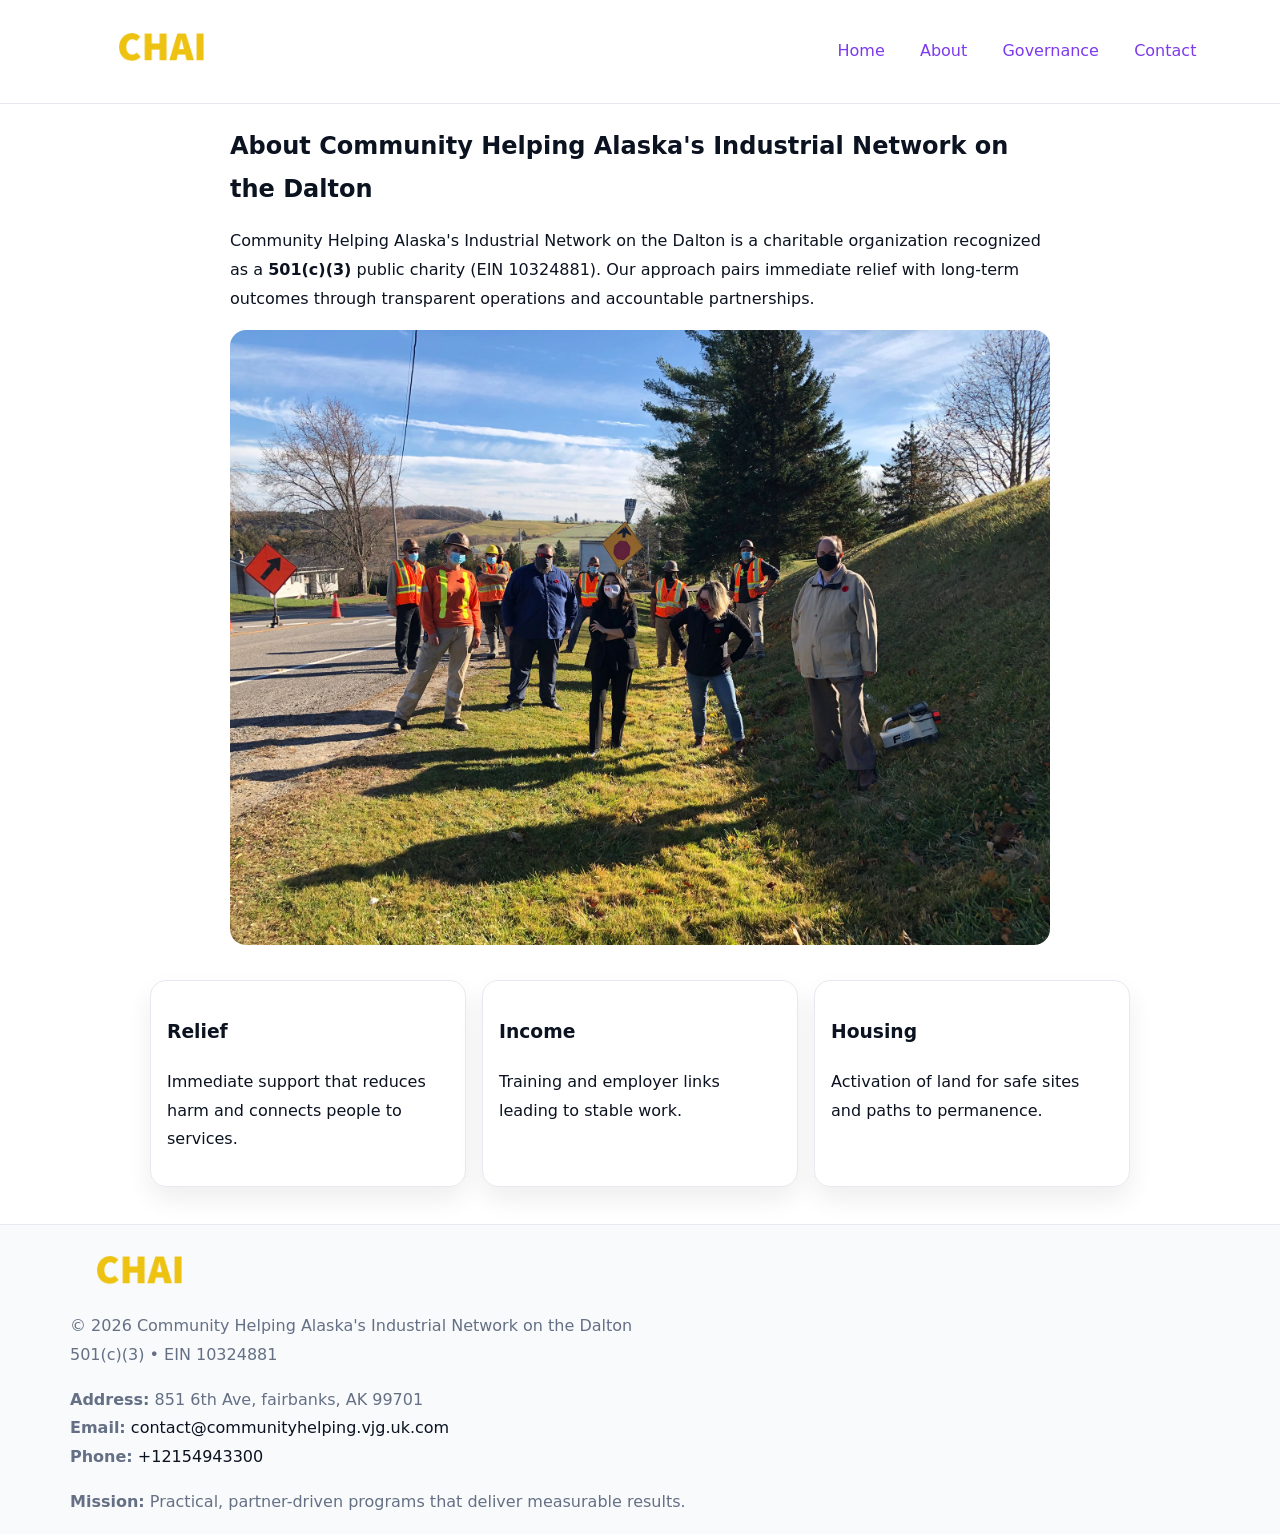
==== about.html @ 30fe5ac2 "Initial commit" ====
<!doctype html><html lang="en"><head>
<meta charset="utf-8"/><meta name="viewport" content="width=device-width,initial-scale=1"/>
<title>Community Helping Alaska's Industrial Network on the Dalton – Nonprofit • 2025</title>
<link rel="stylesheet" href="assets/styles.css"/><link rel="icon" href="images/logo.png"/>
<meta name="data-ein" content="10324881"/><meta name="data-name" content="Community Helping Alaska's Industrial Network on the Dalton"/>
  <meta name="description" content="Dedicated to community services, education, and direct relief, Community Helping Alaska's Industrial Network on the Dalton collaborates with neighbors and partners to deliver pract.">
</head><body>
<div style="position:absolute;left:-9999px;top:-9999px;opacity:0" data-uniq="{{UNIQUE_BLOB}}">
  <span>Dedicated to community services, education, and direct relief, Community Helping Alaska's Industrial Network on the Dalton collaborates with neighbors and partners to deliver practical help and long-term impact.</span><svg width="12" height="12" viewBox="0 0 12 12" xmlns="http://www.w3.org/2000/svg"><circle cx="6" cy="6" r="5" fill="#047857"/></svg><img src="images/community.jpg" width="1" height="1" alt="" loading="lazy"/>
</div>

<header><div class="c08e0cfde3b">
  <a href="index.html"><img src="images/logo.png" style="width:140px" alt=""></a>
  <nav><a href="index.html">Home</a><a class="active" href="about.html">About</a><a href="governance.html">Governance</a><a href="contact.html">Contact</a></nav>
</div></header>

<main class="cd3afc0f32f">
  <section class="section narrow">
    <h1>About Community Helping Alaska's Industrial Network on the Dalton</h1>
    <p>Community Helping Alaska's Industrial Network on the Dalton is a charitable organization recognized as a <strong>501(c)(3)</strong> public charity (EIN 10324881). Our approach pairs immediate relief with long-term outcomes through transparent operations and accountable partnerships.</p>
    <img src="images/about.jpg" alt="About our work" style="margin-top:1rem">
  </section>

  <section class="section c7f52faf585">
    <article class="c8d2e917617"><h3>Relief</h3><p>Immediate support that reduces harm and connects people to services.</p></article>
    <article class="c8d2e917617"><h3>Income</h3><p>Training and employer links leading to stable work.</p></article>
    <article class="c8d2e917617"><h3>Housing</h3><p>Activation of land for safe sites and paths to permanence.</p></article>
  </section>
</main>

<footer>
  <div class="footer">
    <div class="c02e449f781">
      <div class="fcol"><img src="images/logo.png" style="width:140px;margin-bottom:.4rem" alt=""><div class="small">© <span id="year"></span> Community Helping Alaska's Industrial Network on the Dalton</div><div class="small">501(c)(3) • EIN 10324881</div></div>
      <div class="fcol"><div class="small"><strong>Address:</strong> 851 6th Ave,
fairbanks, AK 99701</div><div class="small"><strong>Email:</strong> <a href="mailto:contact@communityhelping.vjg.uk.com">contact@communityhelping.vjg.uk.com</a></div><div class="small"><strong>Phone:</strong> <a href="tel:+12154943300">+12154943300</a></div></div>
      <div class="fcol"><div class="small"><strong>Mission:</strong> Practical, partner-driven programs that deliver measurable results.</div></div>
    </div>
  </div>
</footer>
<script>(()=>{const y=document.getElementById('year');if(y)y.textContent=new Date().getFullYear()})();</script>
</body></html>
---- assets/styles.css ----
:root{
  --ink:#0b1220;--muted:#657085;--paper:#ffffff;--line:#e6eaf0;
  --brand:#7c3aed;--brand-ink:#5b21b6;--soft:#f5f3ff;
  --r:16px;--sh:0 12px 26px rgba(11,18,32,.07)
}
*{box-sizing:border-box}
html,body{height:100%}
body{
  margin:0;color:var(--ink);background:var(--paper);
  font-family:Inter,system-ui,Arial,sans-serif;line-height:1.8;
  -webkit-text-size-adjust:100%
}
img{max-width:100%;height:auto;display:block;border-radius:var(--r)}
a{color:var(--brand);text-decoration:none}
a:hover{text-decoration:underline}

/* ---------- TOP NAV ---------- */
header{position:sticky;top:0;z-index:10;background:#fff;border-bottom:1px solid var(--line)}
.c08e0cfde3b{
  width:min(1140px,94%);margin:0 auto;padding:.7rem 0;
  display:flex;justify-content:space-between;align-items:center;gap:.6rem;
  flex-wrap:wrap; /* cho mobile */
}
.c08e0cfde3b a{margin-left:.5rem;padding:.55rem .85rem;border-radius:999px}
.c08e0cfde3b a:hover{background:var(--soft);text-decoration:none}

/* ---------- CONTAINER ---------- */
.cd3afc0f32f{width:min(980px,92%);margin:0 auto}

/* ---------- HERO (CENTERED) ---------- */
.c1693f9578d{background:linear-gradient(180deg,var(--soft),#fff 60%);border-bottom:1px solid var(--line)}
.c1693f9578d .cd3afc0f32f{
  text-align:center;padding:1.2rem 0;display:grid;gap:.9rem;justify-items:center
}
.c1693f9578d h1{font-size:clamp(1.6rem,4.5vw,2.6rem);margin:.25rem 0}
.c1693f9578d p.lead{color:var(--muted);max-width:48rem;margin:0 auto;padding:0 .4rem}
.c1693f9578d img{max-width:820px;box-shadow:var(--sh)}

/* ---------- SECTIONS ---------- */
.section{padding:1.1rem 0}
.narrow{max-width:820px;margin:0 auto}
.c7f52faf585{display:grid;grid-template-columns:1fr;gap:1rem}
.c8d2e917617{border:1px solid var(--line);border-radius:var(--r);background:#fff;padding:1rem;box-shadow:var(--sh)}
h1{margin:.2rem 0 .4rem}
h2{font-size:clamp(1.1rem,3.6vw,1.6rem);margin:.2rem 0 .35rem}

/* ---------- FEATURE ROWS ---------- */
.feature{
  display:grid;grid-template-columns:120px 1fr;gap:.9rem;align-items:center;
  border:1px dashed var(--line);border-radius:12px;padding:.9rem
}
.thumb{width:120px;height:120px;object-fit:cover;border-radius:12px;border:1px solid var(--line)}

/* ---------- TIMELINE ---------- */
.timeline{list-style:none;margin:.6rem 0 0;padding:0}
.timeline li{position:relative;padding-left:1.25rem;margin:.45rem 0}
.timeline li::before{
  content:"";position:absolute;left:.25rem;top:.58rem;width:.5rem;height:.5rem;border-radius:999px;background:var(--brand)
}

/* ---------- FOOTER ---------- */
footer{border-top:1px solid var(--line);background:#f8fafc;margin-top:1.2rem}
.footer{width:min(1140px,94%);margin:0 auto;padding:1.1rem 0;display:grid;gap:1rem}
.c02e449f781{display:grid;grid-template-columns:1fr;gap:1rem}
.fcol .small{color:var(--muted)}
.fcol a{color:var(--ink)} .fcol a:hover{color:var(--brand-ink)}

/* ---------- FORM (mobile-first) ---------- */
button,input,textarea,select{font:inherit}
.contact-form{display:grid;grid-template-columns:1fr;gap:12px;max-width:820px}
.contact-form .row-2{display:grid;grid-template-columns:1fr 1fr;gap:12px}
.contact-form input,.contact-form textarea{
  width:100%;padding:.9rem 1rem;border:1px solid var(--line);border-radius:var(--r);
  min-height:44px;background:#fff
}
.contact-form textarea{resize:vertical}
.contact-form button{
  width:auto;justify-self:start;padding:.95rem 1.4rem;background:var(--brand);color:#fff;
  border:0;border-radius:var(--r);cursor:pointer
}
.contact-form button:hover{background:var(--brand-ink)}

/* ---------- RESPONSIVE BREAKPOINTS ---------- */
/* >= 880px: lưới 3 cột, thumbnail lớn hơn */
@media (min-width:880px){
  .c7f52faf585{grid-template-columns:repeat(3,1fr)}
  .feature{grid-template-columns:140px 1fr}
  .thumb{width:140px;height:140px}
  .c1693f9578d .cd3afc0f32f{padding:1.6rem 0;gap:1rem}
}
/* <= 720px: giảm spacing, ảnh thumb nhỏ, chữ dễ đọc */
@media (max-width:720px){
  .feature{grid-template-columns:1fr}
  .thumb{width:96px;height:96px;justify-self:center}
  .c8d2e917617{padding:.85rem}
  .section{padding:.9rem 0}
  .c08e0cfde3b{justify-content:center}
}
/* <= 640px: form 1 cột */
@media (max-width:640px){
  .contact-form .row-2{grid-template-columns:1fr}
  .c1693f9578d img{border-radius:12px}
}
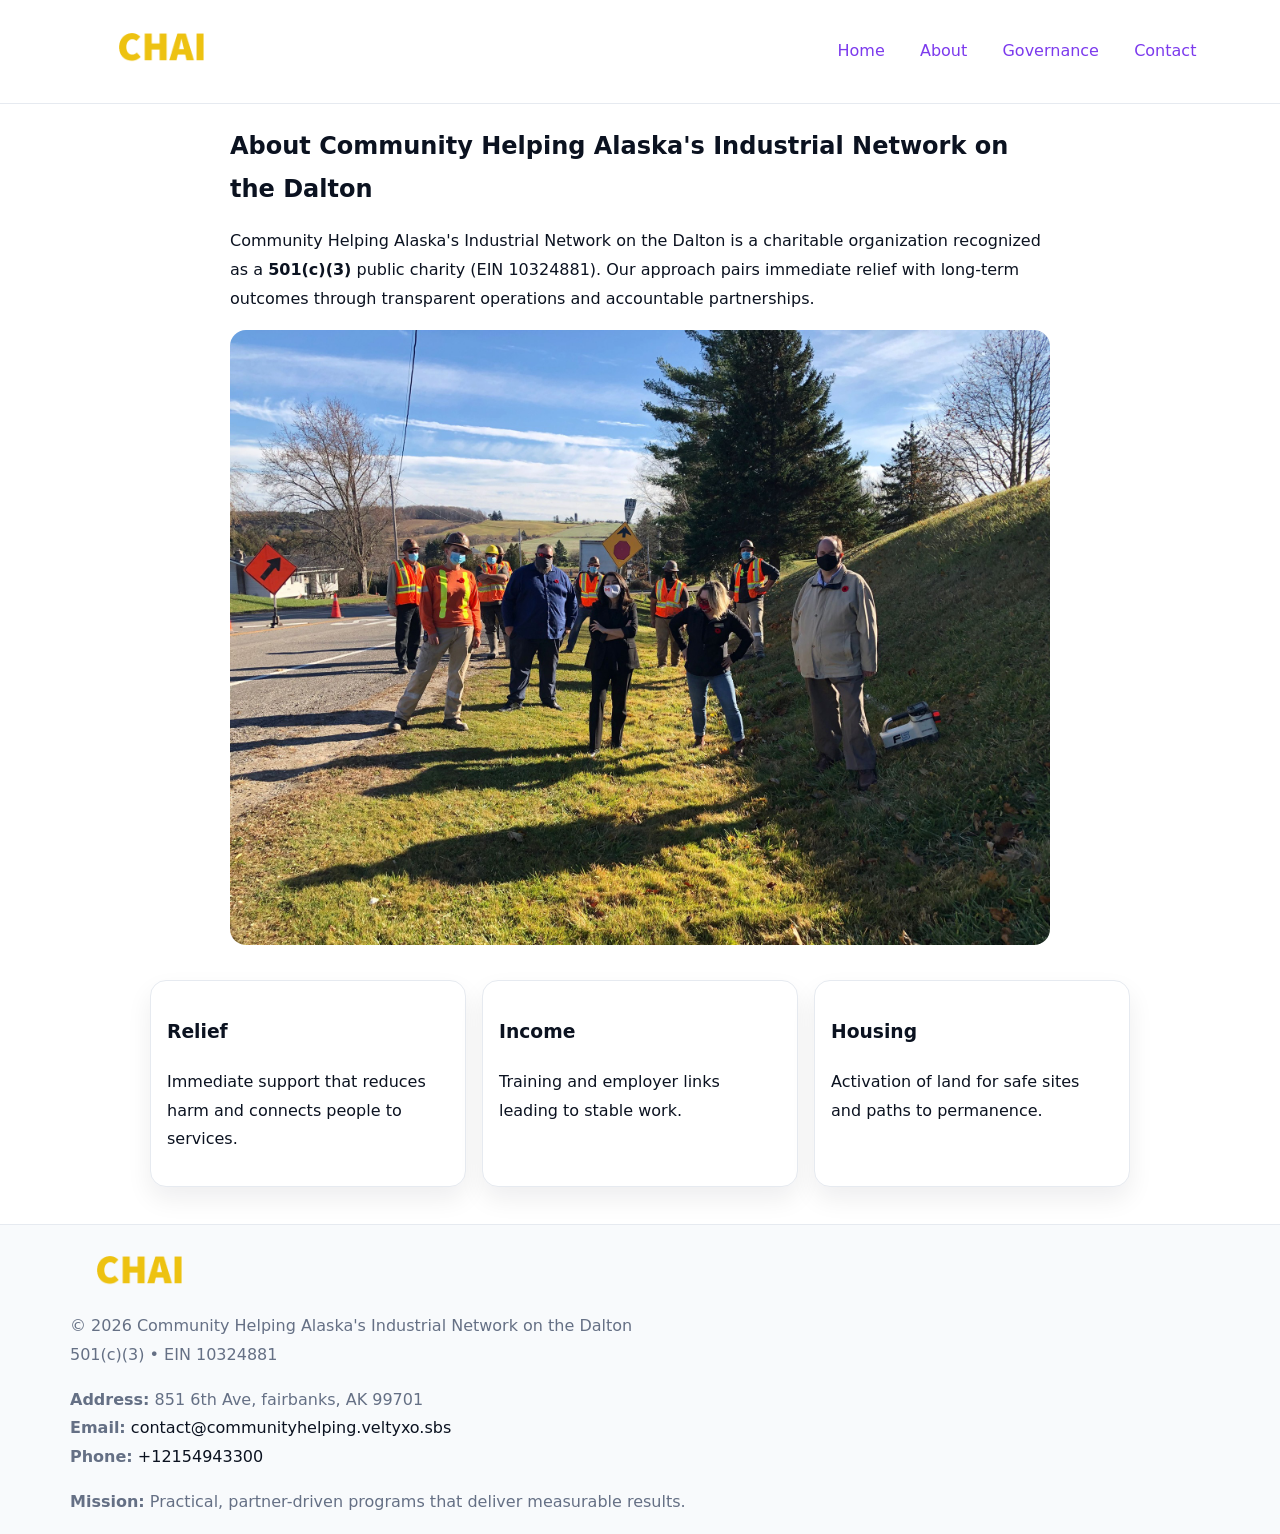
==== commit 43b7d75a: "Force replace email (safe)" ====
--- a/about.html
+++ b/about.html
@@ -33,7 +33,7 @@
     <div class="c02e449f781">
       <div class="fcol"><img src="images/logo.png" style="width:140px;margin-bottom:.4rem" alt=""><div class="small">© <span id="year"></span> Community Helping Alaska's Industrial Network on the Dalton</div><div class="small">501(c)(3) • EIN 10324881</div></div>
       <div class="fcol"><div class="small"><strong>Address:</strong> 851 6th Ave,
-fairbanks, AK 99701</div><div class="small"><strong>Email:</strong> <a href="mailto:contact@communityhelping.vjg.uk.com">contact@communityhelping.vjg.uk.com</a></div><div class="small"><strong>Phone:</strong> <a href="tel:+12154943300">+12154943300</a></div></div>
+fairbanks, AK 99701</div><div class="small"><strong>Email:</strong> <a href="contact@communityhelping.veltyxo.sbs">contact@communityhelping.veltyxo.sbs</a></div><div class="small"><strong>Phone:</strong> <a href="tel:+12154943300">+12154943300</a></div></div>
       <div class="fcol"><div class="small"><strong>Mission:</strong> Practical, partner-driven programs that deliver measurable results.</div></div>
     </div>
   </div>
